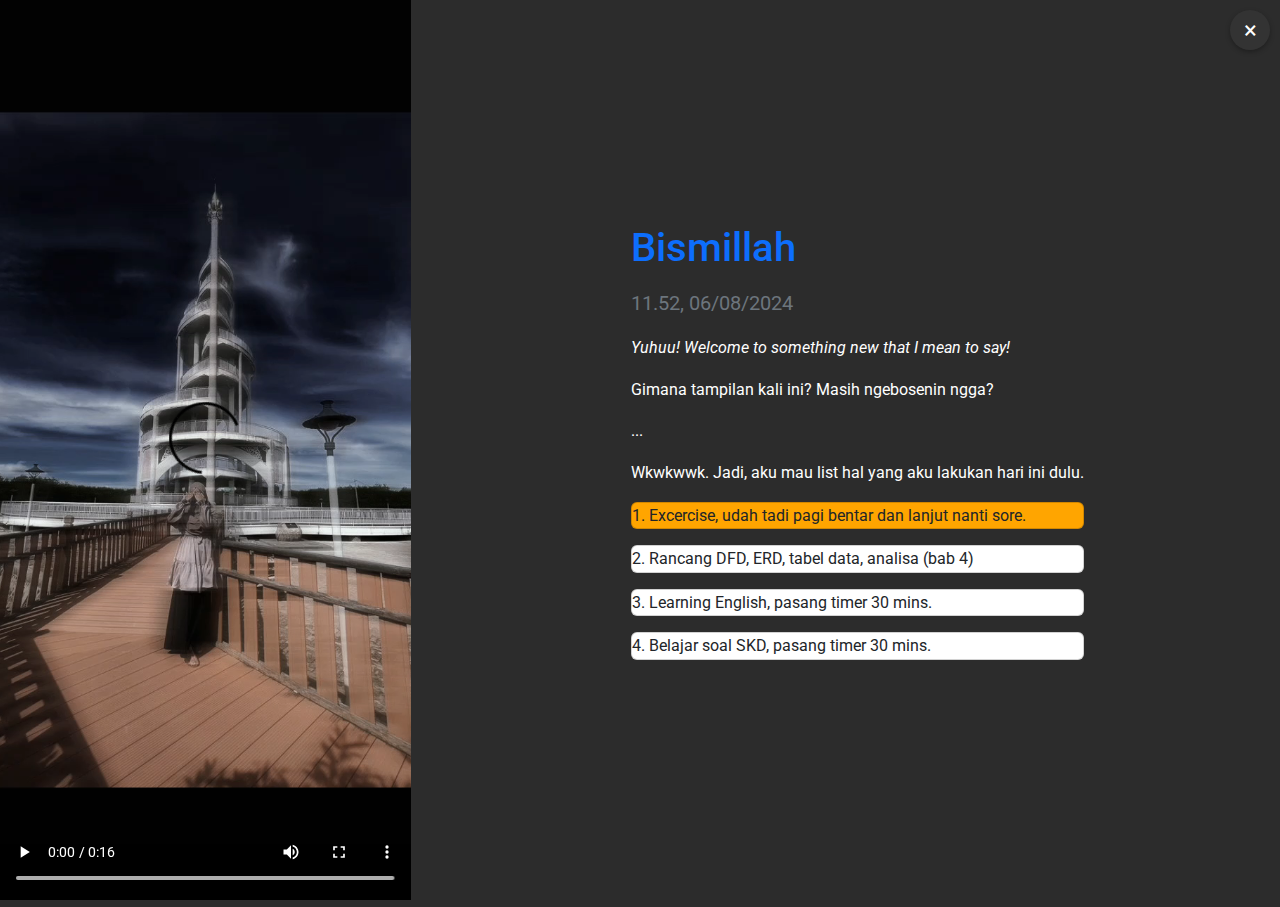
==== pages/001. Day 1 (06-08-2024)/index.html @ 4a542804 "add" ====
<!DOCTYPE html>
<html lang="en">
<head>
    <meta charset="UTF-8">
    <meta name="viewport" content="width=device-width, initial-scale=1.0">
    <title>Bismillah</title>
    <!-- Bootstrap CSS -->
    <link rel="stylesheet" href="../../bootstrap/css/bootstrap.min.css">
    <!-- Custom CSS -->
    <link rel="stylesheet" href="../../css/style-01.css">
    <style>
        
    </style>
</head>
<body class="dark-theme">
    <div class="container-fluid p-0">
        <a href="../../index.html" class="close-button" aria-label="Close">&times;</a>
        <div class="row no-gutters">
            <div class="col-md-4 video-section">
                <video src="d1.mp4" autoplay controls loop></video>
            </div>
            <div class="col-md-8 text-section">
                <div class="content">
                    <h1 class="text-primary">Bismillah</h1>
                    <p class="date">
                        11.52, 06/08/2024
                    </p>
                    <p><i>
                        Yuhuu! Welcome to something new that I mean to say!
                    </i></p>
                    <p>
                        Gimana tampilan kali ini? Masih ngebosenin ngga?
                    </p>
                    <p>
                        ...
                    </p>
                    <p>
                        Wkwkwwk. Jadi, aku mau list hal yang aku lakukan hari ini dulu.
                    </p>
                    <p class="card orange">
                        1. Excercise, udah tadi pagi bentar dan lanjut nanti sore.
                    </p>
                    <p class="card">
                        2. Rancang DFD, ERD, tabel data, analisa (bab 4)
                    </p>
                    <p class="card">
                        3. Learning English, pasang timer 30 mins.
                    </p>
                    <p class="card">
                        4. Belajar soal SKD, pasang timer 30 mins.
                    </p>
                </div>
            </div>
        </div>
    </div>

    <!-- Bootstrap JS and dependencies -->
    <script src="../../bootstrap/js/bootstrap.min.js"></script>
</body>
</html>
---- css/style-01.css ----
/* Mengimpor font dari Google Fonts */
@import url('https://fonts.googleapis.com/css2?family=Roboto:wght@400;700&display=swap');

/* Definisikan variabel warna untuk tema gelap dan terang */
:root {
    /* Warna untuk Tema Gelap */
    --background-dark: #2c2c2c;
    --text-light: #fff;
    --text-dark: #212529;
    --date-color-dark: #6c757d;
    --button-dark-bg: #333;
    --button-dark-bg-hover: #555;

    /* Warna untuk Tema Terang */
    --background-light: #F5DEB3;
    --text-light-dark: #000;
    --date-color-light: #6c757d;
    --button-light-bg: #e9ecef;
    --button-light-bg-hover: #ced4da;
}

/* Tema Gelap */
body.dark-theme {
    font-family: 'Roboto', sans-serif;
    background-color: var(--background-dark);
    color: var(--text-light);
}

body.dark-theme .video-section {
    height: 100vh;
}

body.dark-theme .video-section video {
    width: 100%;
    height: 100%;
    object-fit: cover;
}

body.dark-theme .text-section {
    display: flex;
    align-items: center;
    justify-content: center;
    height: 100vh;
    padding: 20px;
    background-color: var(--background-dark);
}

body.dark-theme .text-section .content {
    max-width: 600px;
}

body.dark-theme .text-section h1 {
    font-size: 2.5rem;
    margin-bottom: 15px;
    color: var(--text-light);
}

body.dark-theme .text-section p.date {
    font-size: 1.25rem;
    color: var(--date-color-dark);
}

body.dark-theme .text-section p {
    font-size: 1rem;
    line-height: 1.6;
}

body.dark-theme .close-button {
    position: absolute;
    top: 10px;
    right: 10px;
    font-size: 1.5rem;
    color: var(--text-light);
    text-decoration: none;
    background: var(--button-dark-bg);
    border-radius: 50%;
    width: 40px;
    height: 40px;
    display: flex;
    align-items: center;
    justify-content: center;
    box-shadow: 0 2px 5px rgba(0, 0, 0, 0.3);
    z-index: 1050;
}

body.dark-theme .close-button:hover {
    background: var(--button-dark-bg-hover);
}

/* Tema Terang */
body.light-theme {
    font-family: 'Roboto', sans-serif;
    background-color: var(--background-light);
    color: var(--text-light-dark);
}

body.light-theme .video-section {
    height: 100vh;
}

body.light-theme .video-section video {
    width: 100%;
    height: 100%;
    object-fit: cover;
}

body.light-theme .text-section {
    display: flex;
    align-items: center;
    justify-content: center;
    height: 100vh;
    padding: 20px;
    background-color: var(--background-light);
}

body.light-theme .text-section .content {
    max-width: 600px;
}

body.light-theme .text-section h1 {
    font-size: 2.5rem;
    margin-bottom: 15px;
    color: var(--text-light-dark);
}

body.light-theme .text-section p.date {
    font-size: 1.25rem;
    color: var(--date-color-light);
}

body.light-theme .text-section p {
    font-size: 1rem;
    line-height: 1.6;
}

body.light-theme .close-button {
    position: absolute;
    top: 10px;
    right: 10px;
    font-size: 1.5rem;
    color: var(--text-light-dark);
    text-decoration: none;
    background: var(--button-light-bg);
    border-radius: 50%;
    width: 40px;
    height: 40px;
    display: flex;
    align-items: center;
    justify-content: center;
    box-shadow: 0 2px 5px rgba(0, 0, 0, 0.1);
    z-index: 1050;
}

body.light-theme .close-button:hover {
    background: var(--button-light-bg-hover);
}

/* Red card background */
.card.red {
    background-color: red;
}

/* Green card background */
.card.green {
    background-color: green;
}

/* Orange card background */
.card.orange {
    background-color: orange;
}
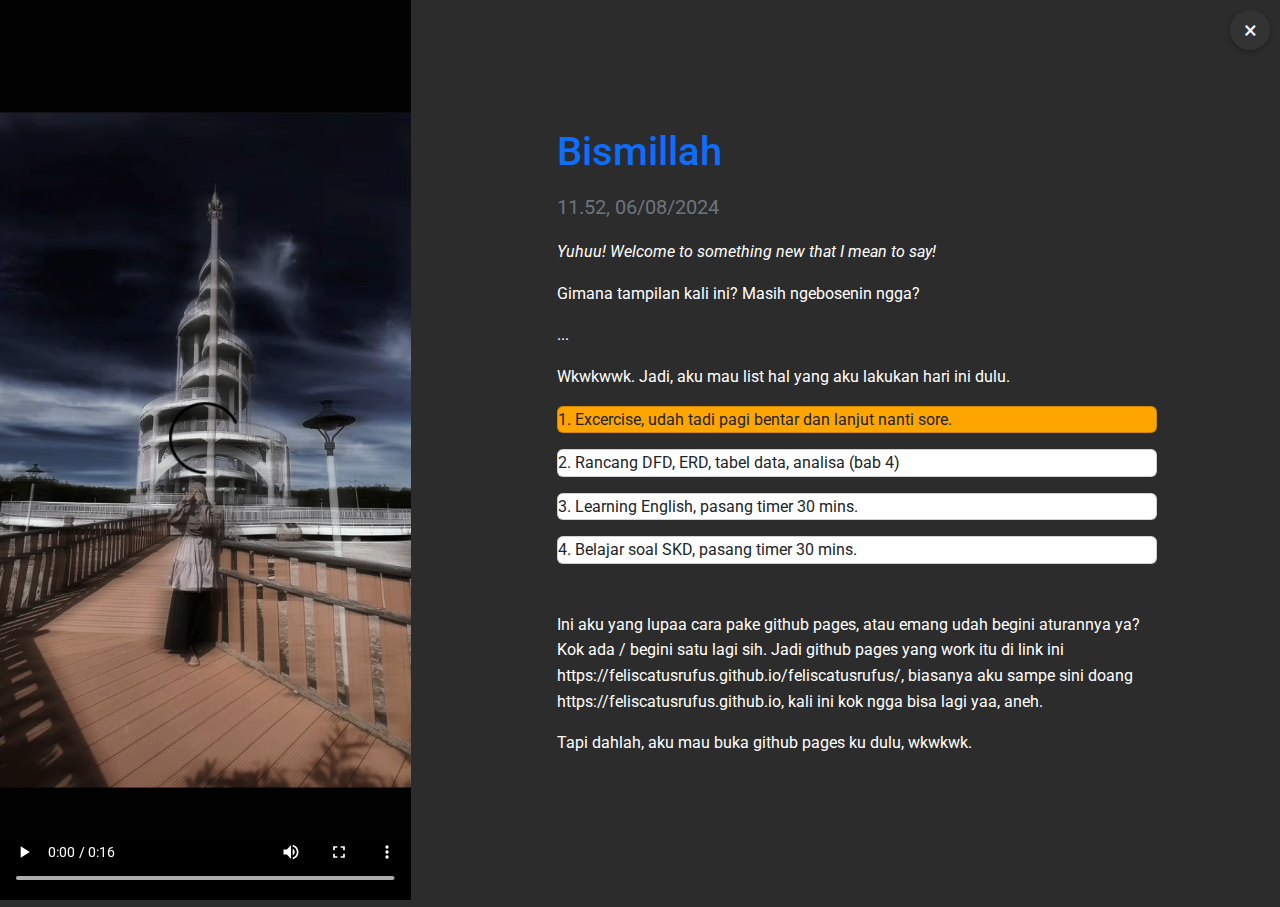
==== commit 94205c5f: "Add" ====
--- a/pages/001. Day 1 (06-08-2024)/index.html
+++ b/pages/001. Day 1 (06-08-2024)/index.html
@@ -49,6 +49,16 @@
                     <p class="card">
                         4. Belajar soal SKD, pasang timer 30 mins.
                     </p>
+                    <p class="mt-5">
+                        Ini aku yang lupaa cara pake github pages, atau emang udah begini 
+                        aturannya ya? Kok ada / begini satu lagi sih. Jadi github pages 
+                        yang work itu di link ini https://feliscatusrufus.github.io/feliscatusrufus/, 
+                        biasanya aku sampe sini doang https://feliscatusrufus.github.io, 
+                        kali ini kok ngga bisa lagi yaa, aneh. 
+                    </p>
+                    <p>
+                        Tapi dahlah, aku mau buka github pages ku dulu, wkwkwk.
+                    </p>
                 </div>
             </div>
         </div>
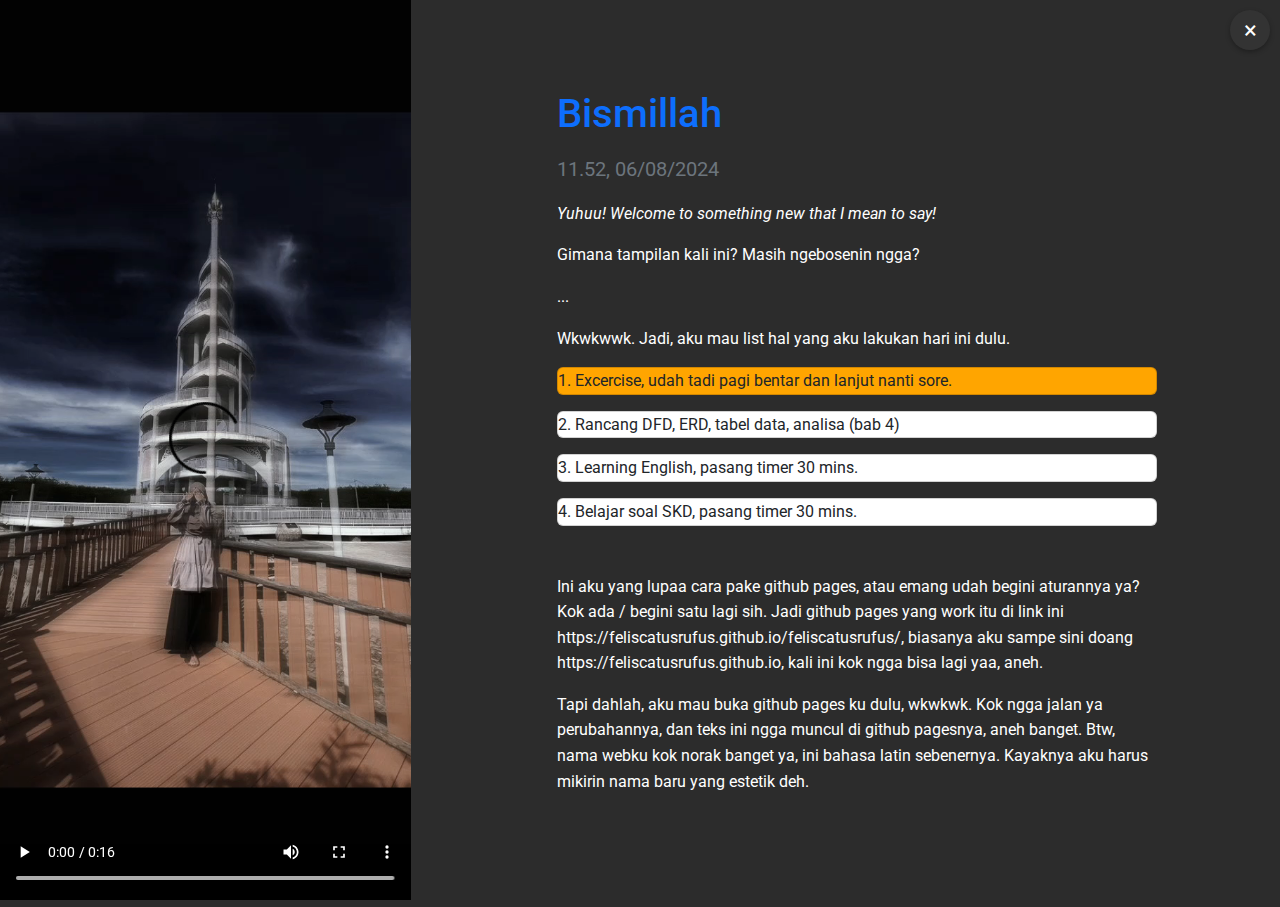
==== commit 562b301c: "Add" ====
--- a/pages/001. Day 1 (06-08-2024)/index.html
+++ b/pages/001. Day 1 (06-08-2024)/index.html
@@ -57,7 +57,10 @@
                         kali ini kok ngga bisa lagi yaa, aneh. 
                     </p>
                     <p>
-                        Tapi dahlah, aku mau buka github pages ku dulu, wkwkwk.
+                        Tapi dahlah, aku mau buka github pages ku dulu, wkwkwk. Kok ngga 
+                        jalan ya perubahannya, dan teks ini ngga muncul di github pagesnya, 
+                        aneh banget. Btw, nama webku kok norak banget ya, ini bahasa latin 
+                        sebenernya. Kayaknya aku harus mikirin nama baru yang estetik deh.
                     </p>
                 </div>
             </div>
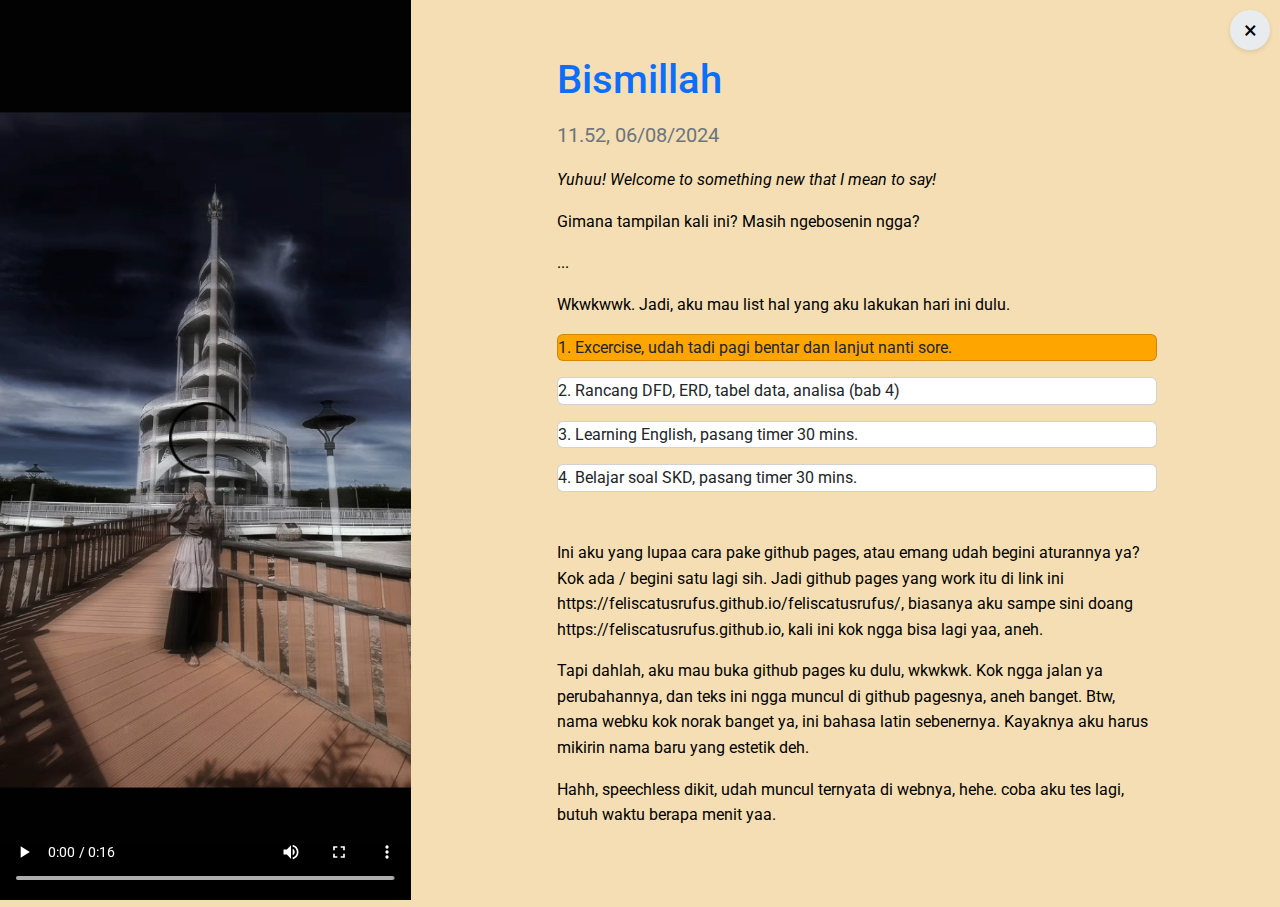
==== commit fc38ce5c: "Add" ====
--- a/pages/001. Day 1 (06-08-2024)/index.html
+++ b/pages/001. Day 1 (06-08-2024)/index.html
@@ -12,7 +12,7 @@
         
     </style>
 </head>
-<body class="dark-theme">
+<body class="light-theme">
     <div class="container-fluid p-0">
         <a href="../../index.html" class="close-button" aria-label="Close">&times;</a>
         <div class="row no-gutters">
@@ -62,6 +62,10 @@
                         aneh banget. Btw, nama webku kok norak banget ya, ini bahasa latin 
                         sebenernya. Kayaknya aku harus mikirin nama baru yang estetik deh.
                     </p>
+                    <p>
+                        Hahh, speechless dikit, udah muncul ternyata di webnya, hehe. coba 
+                        aku tes lagi, butuh waktu berapa menit yaa.
+                    </p>
                 </div>
             </div>
         </div>
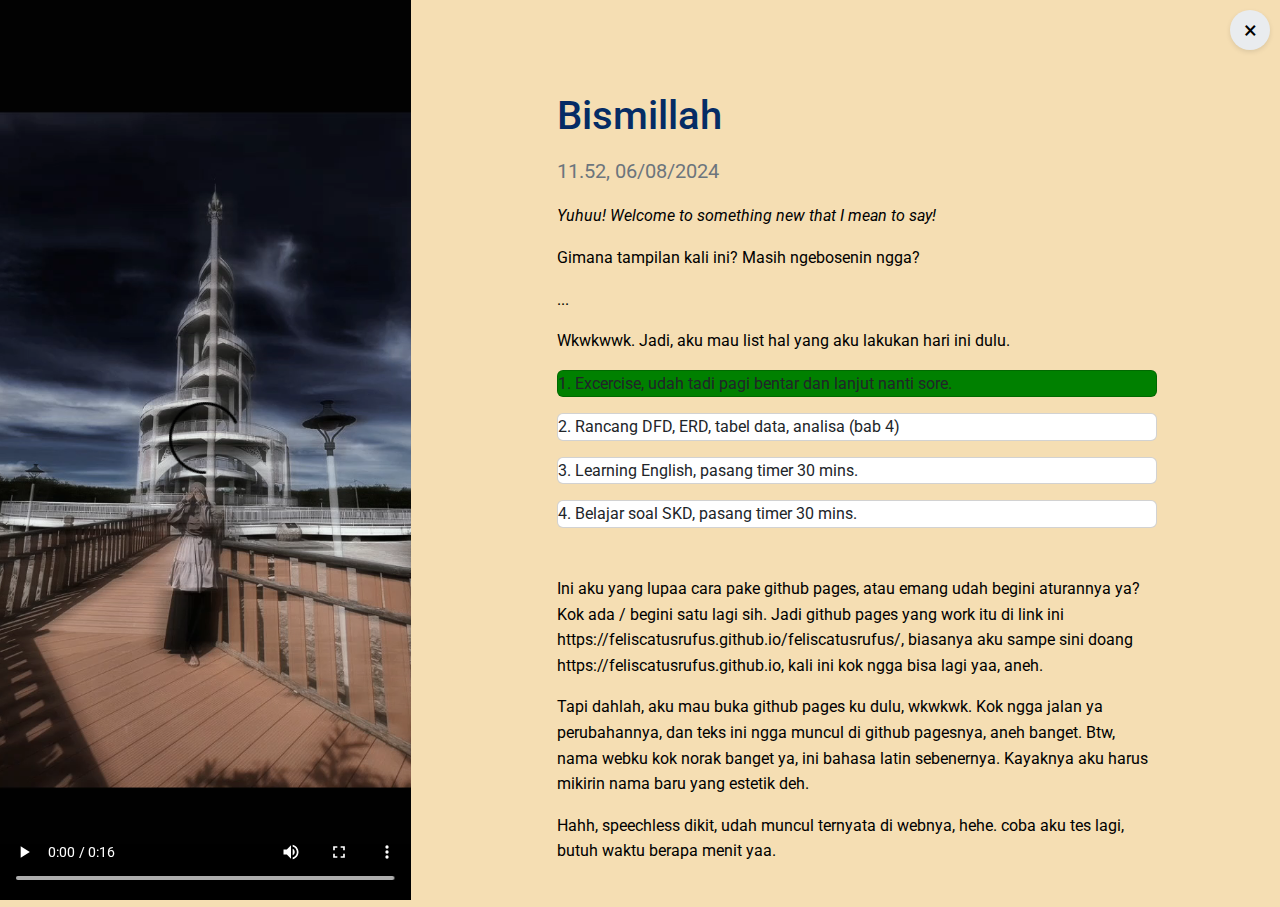
==== commit aa5b8811: "add" ====
--- a/pages/001. Day 1 (06-08-2024)/index.html
+++ b/pages/001. Day 1 (06-08-2024)/index.html
@@ -19,9 +19,9 @@
             <div class="col-md-4 video-section">
                 <video src="d1.mp4" autoplay controls loop></video>
             </div>
-            <div class="col-md-8 text-section">
-                <div class="content">
-                    <h1 class="text-primary">Bismillah</h1>
+            <div class="col-md-8 text-section mt-lg-auto">
+                <div class="content mt-auto">
+                    <h1 class="text-primary-emphasis">Bismillah</h1>
                     <p class="date">
                         11.52, 06/08/2024
                     </p>
@@ -37,7 +37,7 @@
                     <p>
                         Wkwkwwk. Jadi, aku mau list hal yang aku lakukan hari ini dulu.
                     </p>
-                    <p class="card orange">
+                    <p class="card green">
                         1. Excercise, udah tadi pagi bentar dan lanjut nanti sore.
                     </p>
                     <p class="card">
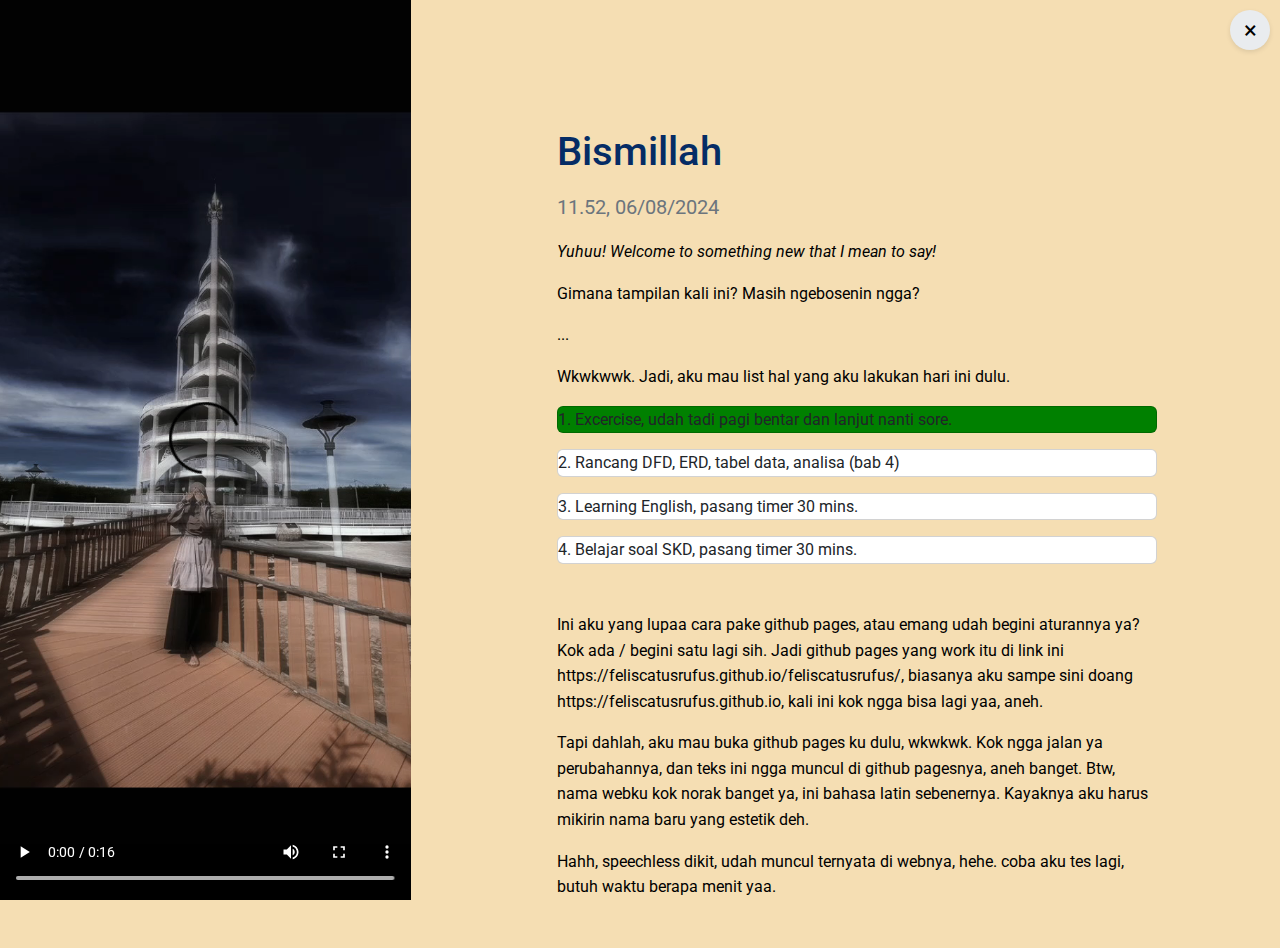
==== commit 8f57276c: "add" ====
--- a/pages/001. Day 1 (06-08-2024)/index.html
+++ b/pages/001. Day 1 (06-08-2024)/index.html
@@ -19,8 +19,8 @@
             <div class="col-md-4 video-section">
                 <video src="d1.mp4" autoplay controls loop></video>
             </div>
-            <div class="col-md-8 text-section mt-lg-auto">
-                <div class="content mt-auto">
+            <div class="col-md-8 text-section mt-5">
+                <div class="content mt-5">
                     <h1 class="text-primary-emphasis">Bismillah</h1>
                     <p class="date">
                         11.52, 06/08/2024
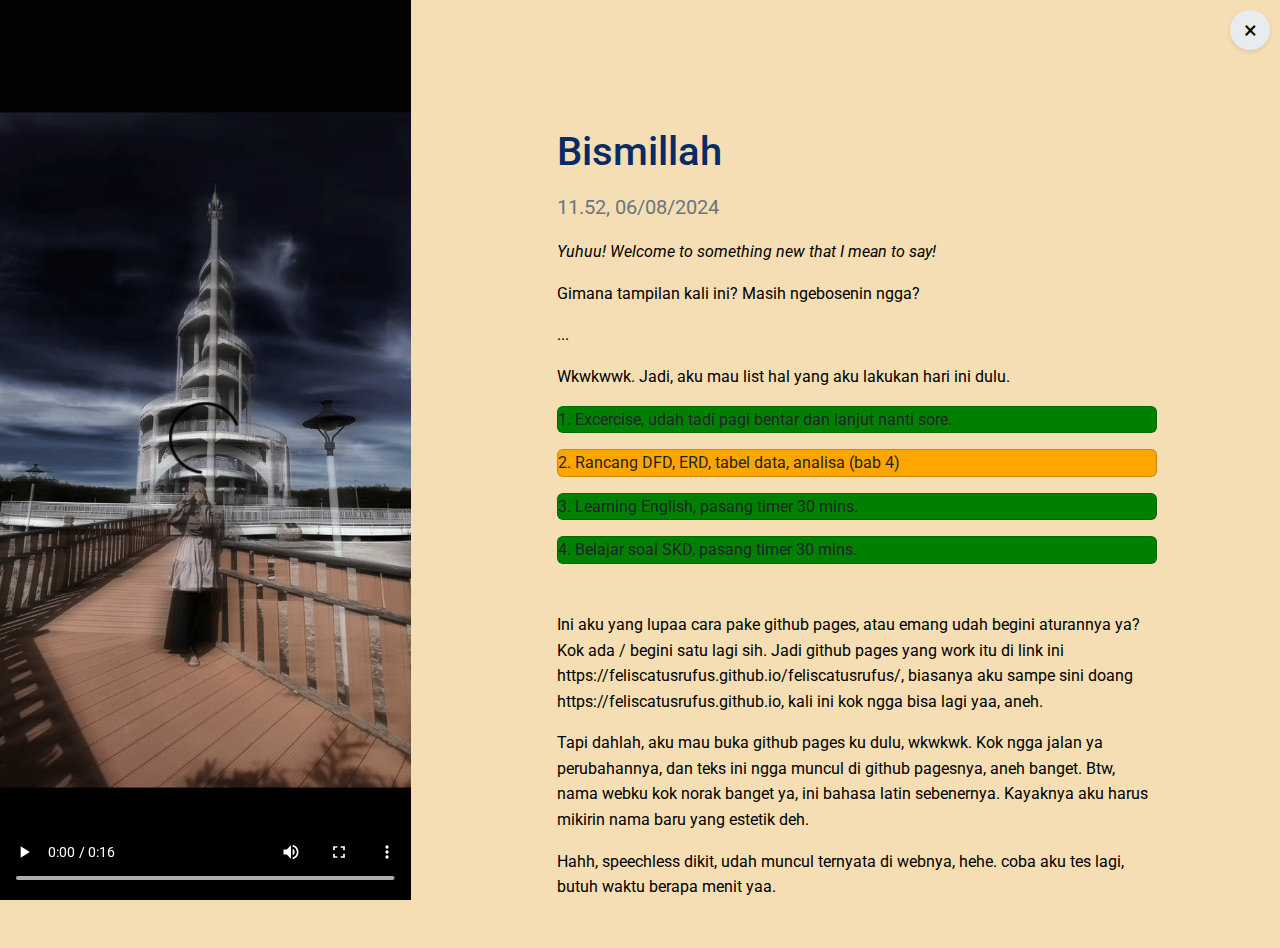
==== commit d17f3910: "add" ====
--- a/pages/001. Day 1 (06-08-2024)/index.html
+++ b/pages/001. Day 1 (06-08-2024)/index.html
@@ -40,13 +40,13 @@
                     <p class="card green">
                         1. Excercise, udah tadi pagi bentar dan lanjut nanti sore.
                     </p>
-                    <p class="card">
+                    <p class="card orange">
                         2. Rancang DFD, ERD, tabel data, analisa (bab 4)
                     </p>
-                    <p class="card">
+                    <p class="card green">
                         3. Learning English, pasang timer 30 mins.
                     </p>
-                    <p class="card">
+                    <p class="card green">
                         4. Belajar soal SKD, pasang timer 30 mins.
                     </p>
                     <p class="mt-5">
